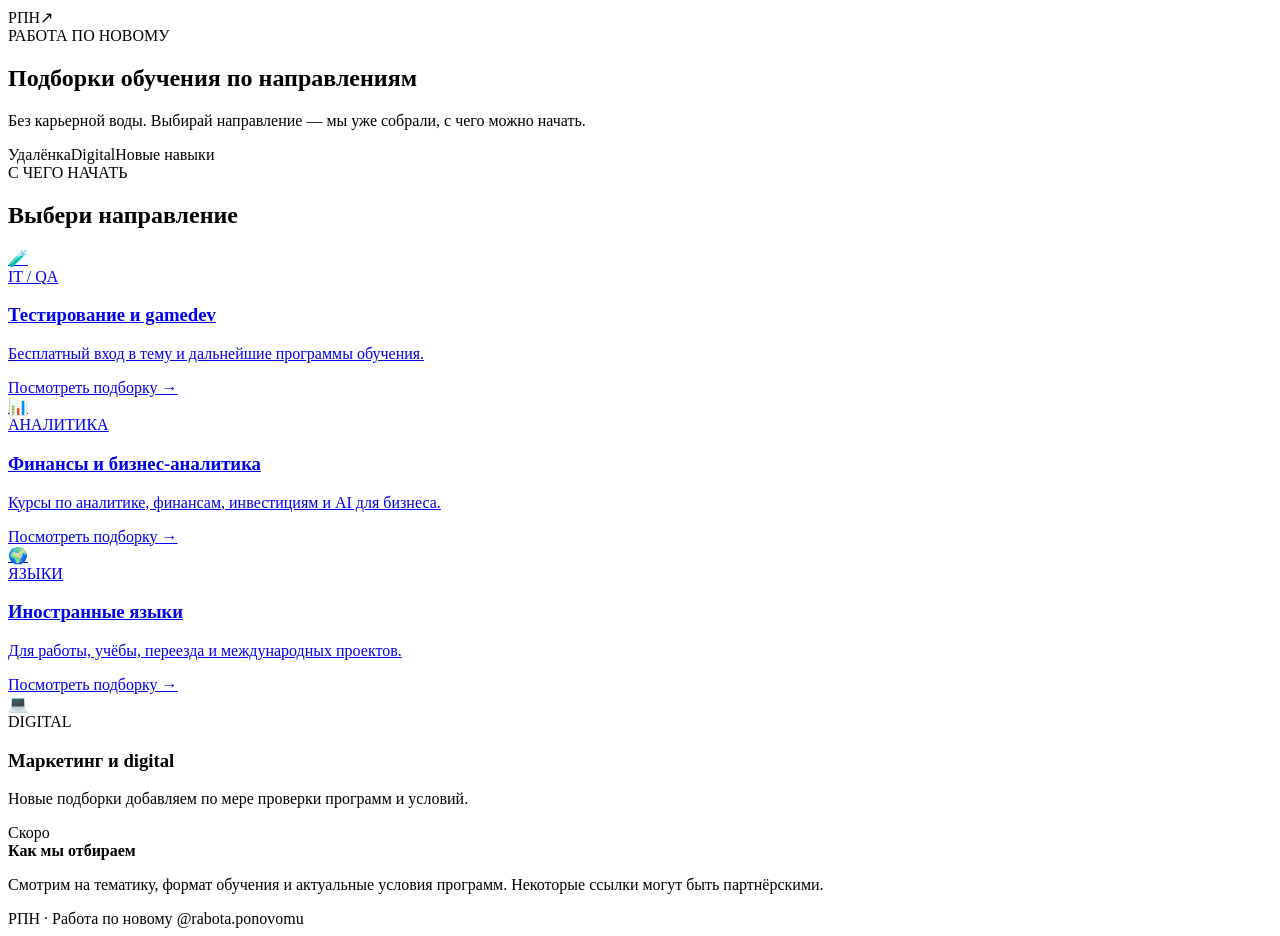
==== index.html @ 851a6c05 "Build initial RPN landing page" ====
<!doctype html>
<html lang="ru">
<head>
  <meta charset="utf-8" />
  <meta name="viewport" content="width=device-width, initial-scale=1" />
  <meta name="theme-color" content="#6d4bd8" />
  <title>Работа по-новому — подборки обучения</title>
  <meta name="description" content="Подборки обучения по направлениям: IT, аналитика, финансы, языки и digital." />
  <link rel="preconnect" href="https://fonts.googleapis.com">
  <link rel="preconnect" href="https://fonts.gstatic.com" crossorigin>
  <link href="https://fonts.googleapis.com/css2?family=Inter:wght@400;500;600;700;800&display=swap" rel="stylesheet">
  <link rel="stylesheet" href="styles.css" />
</head>
<body>
  <main class="page-shell">
    <section class="hero card">
      <div class="brand-row">
        <div class="brand-mark" aria-label="РПН">РПН<span>↗</span></div>
        <div>
          <div class="eyebrow">РАБОТА ПО НОВОМУ</div>
          <h1>Подборки обучения по направлениям</h1>
        </div>
      </div>
      <p class="lead">Без карьерной воды. Выбирай направление — мы уже собрали, с чего можно начать.</p>
      <div class="chips">
        <span>Удалёнка</span><span>Digital</span><span>Новые навыки</span>
      </div>
    </section>

    <section class="section-title-wrap">
      <div class="section-kicker">С ЧЕГО НАЧАТЬ</div>
      <h2>Выбери направление</h2>
    </section>

    <section class="grid">
      <a class="topic-card" href="https://f.gdeslon.ru/cf/e552c13c97?mid=100054&erid=Kra23UKh1&goto=https%3A%2F%2Ffree.school-xyz.com%2F" target="_blank" rel="noopener sponsored">
        <div class="icon">🧪</div>
        <div class="topic-copy">
          <span class="tag">IT / QA</span>
          <h3>Тестирование и gamedev</h3>
          <p>Бесплатный вход в тему и дальнейшие программы обучения.</p>
          <span class="cta">Посмотреть подборку →</span>
        </div>
      </a>

      <a class="topic-card" href="https://sf.education/freecourse" target="_blank" rel="noopener sponsored">
        <div class="icon">📊</div>
        <div class="topic-copy">
          <span class="tag">АНАЛИТИКА</span>
          <h3>Финансы и бизнес-аналитика</h3>
          <p>Курсы по аналитике, финансам, инвестициям и AI для бизнеса.</p>
          <span class="cta">Посмотреть подборку →</span>
        </div>
      </a>

      <a class="topic-card" href="https://anecole.com/" target="_blank" rel="noopener sponsored">
        <div class="icon">🌍</div>
        <div class="topic-copy">
          <span class="tag">ЯЗЫКИ</span>
          <h3>Иностранные языки</h3>
          <p>Для работы, учёбы, переезда и международных проектов.</p>
          <span class="cta">Посмотреть подборку →</span>
        </div>
      </a>

      <div class="topic-card muted-card" aria-disabled="true">
        <div class="icon">💻</div>
        <div class="topic-copy">
          <span class="tag">DIGITAL</span>
          <h3>Маркетинг и digital</h3>
          <p>Новые подборки добавляем по мере проверки программ и условий.</p>
          <span class="cta muted">Скоро</span>
        </div>
      </div>
    </section>

    <section class="note card">
      <div class="note-dot"></div>
      <div>
        <strong>Как мы отбираем</strong>
        <p>Смотрим на тематику, формат обучения и актуальные условия программ. Некоторые ссылки могут быть партнёрскими.</p>
      </div>
    </section>

    <footer>
      <span>РПН · Работа по новому</span>
      <span>@rabota.ponovomu</span>
    </footer>
  </main>
</body>
</html>
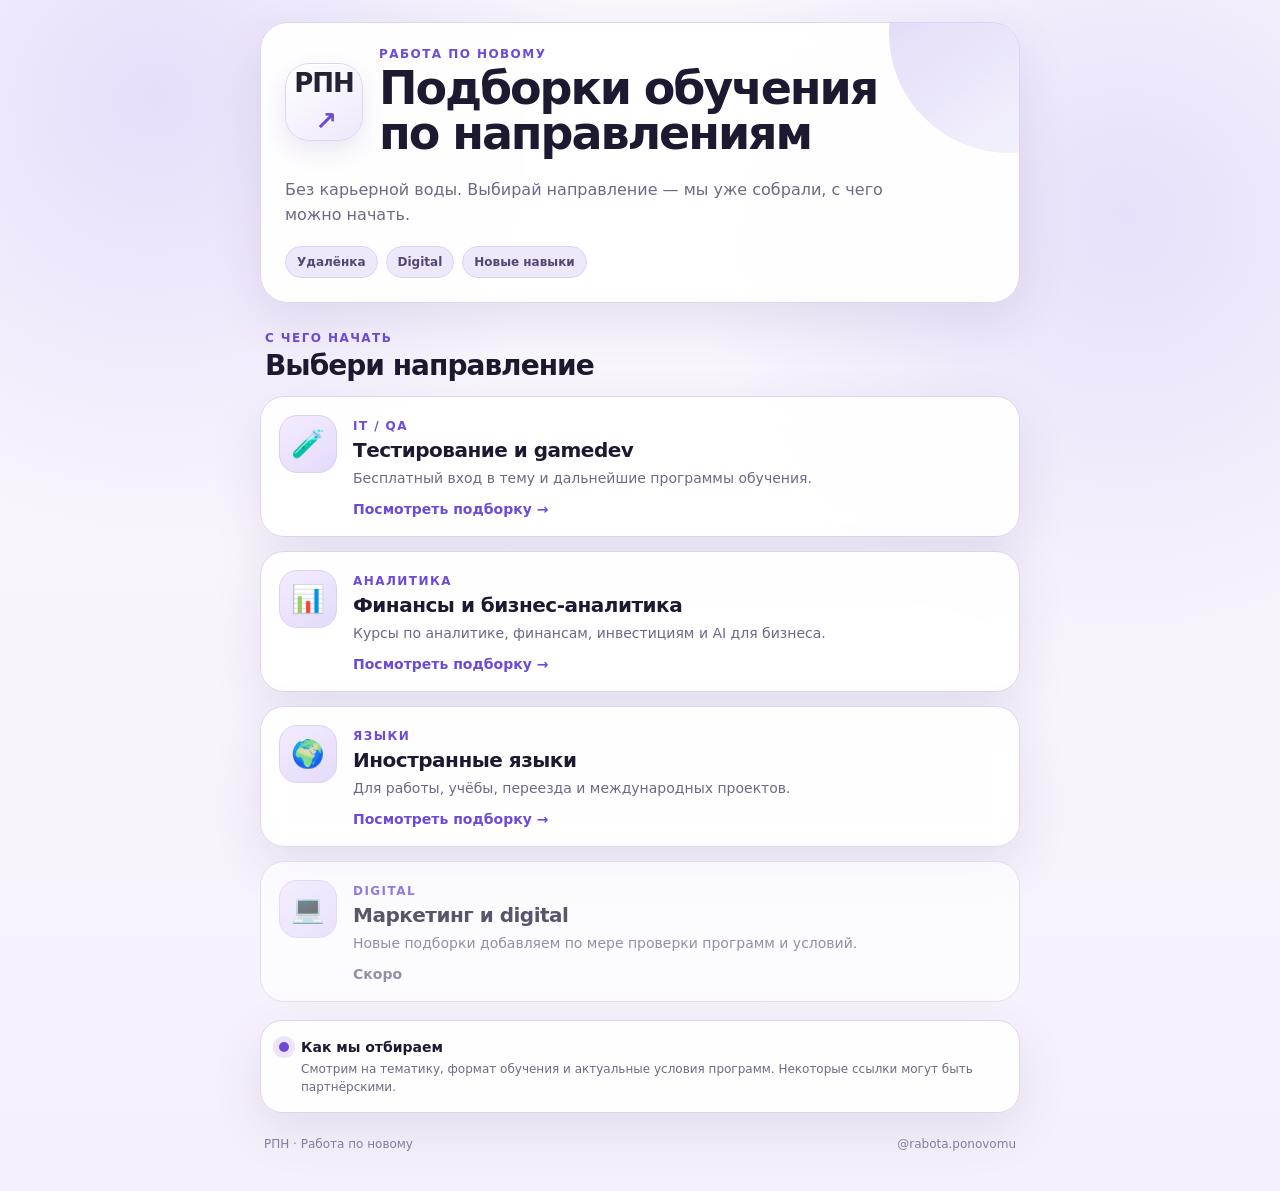
==== commit c92b1528: "Use affiliate deeplinks from partner sheet" ====
--- a/index.html
+++ b/index.html
@@ -43,7 +43,7 @@
         </div>
       </a>
 
-      <a class="topic-card" href="https://sf.education/freecourse" target="_blank" rel="noopener sponsored">
+      <a class="topic-card" href="https://f.gdeslon.ru/cf/e552c13c97?mid=112804&amp;erid=2SDnjd8t34g&amp;goto=https%3A%2F%2Fsf.education%2Ffreecourse" target="_blank" rel="noopener sponsored">
         <div class="icon">📊</div>
         <div class="topic-copy">
           <span class="tag">АНАЛИТИКА</span>
@@ -53,7 +53,7 @@
         </div>
       </a>
 
-      <a class="topic-card" href="https://anecole.com/" target="_blank" rel="noopener sponsored">
+      <a class="topic-card" href="https://f.gdeslon.ru/cf/e552c13c97?mid=116844&amp;erid=2SDnjdx2WJ7&amp;goto=https%3A%2F%2Fanecole.com" target="_blank" rel="noopener sponsored">
         <div class="icon">🌍</div>
         <div class="topic-copy">
           <span class="tag">ЯЗЫКИ</span>
--- a/styles.css
+++ b/styles.css
@@ -0,0 +1,115 @@
+:root {
+  --bg: #f5f1fb;
+  --surface: rgba(255,255,255,.92);
+  --surface-2: #eee8fb;
+  --ink: #1d1930;
+  --muted: #6f6884;
+  --purple: #6d4bd8;
+  --purple-2: #8c6cf1;
+  --purple-3: #d9cdf8;
+  --line: #ddd4f2;
+  --shadow: 0 18px 50px rgba(65,42,118,.10);
+}
+* { box-sizing: border-box; }
+html { scroll-behavior: smooth; }
+body {
+  margin: 0;
+  font-family: Inter, system-ui, -apple-system, BlinkMacSystemFont, "Segoe UI", sans-serif;
+  color: var(--ink);
+  background:
+    radial-gradient(circle at 12% 8%, rgba(140,108,241,.18), transparent 28%),
+    radial-gradient(circle at 88% 18%, rgba(216,205,248,.55), transparent 30%),
+    linear-gradient(180deg, #faf8fd 0%, var(--bg) 100%);
+  min-height: 100vh;
+}
+a { color: inherit; }
+.page-shell { width: min(760px, calc(100% - 28px)); margin: 0 auto; padding: 22px 0 40px; }
+.card, .topic-card {
+  border: 1px solid var(--line);
+  background: var(--surface);
+  box-shadow: var(--shadow);
+  backdrop-filter: blur(12px);
+}
+.hero {
+  position: relative;
+  overflow: hidden;
+  border-radius: 28px;
+  padding: 24px;
+}
+.hero::after {
+  content: "";
+  position: absolute;
+  width: 240px;
+  height: 240px;
+  right: -110px;
+  top: -110px;
+  border-radius: 50%;
+  background: linear-gradient(145deg, rgba(109,75,216,.24), rgba(140,108,241,.04));
+}
+.brand-row { display: flex; gap: 16px; align-items: center; position: relative; z-index: 1; }
+.brand-mark {
+  width: 78px; height: 78px; flex: 0 0 78px;
+  border-radius: 24px;
+  display: grid; place-items: center;
+  background: linear-gradient(145deg, #ffffff, #eee8fb);
+  border: 1px solid #ded4f5;
+  color: #262236;
+  font-weight: 800;
+  font-size: 26px;
+  letter-spacing: -.04em;
+  box-shadow: inset 0 1px 0 #fff, 0 10px 24px rgba(64,44,109,.10);
+}
+.brand-mark span { color: var(--purple); margin-left: 3px; }
+.eyebrow, .section-kicker, .tag {
+  font-size: 12px;
+  font-weight: 800;
+  letter-spacing: .12em;
+  color: var(--purple);
+}
+h1 { margin: 5px 0 0; font-size: clamp(28px, 7vw, 46px); line-height: .98; letter-spacing: -.045em; max-width: 560px; }
+.lead { position: relative; z-index: 1; margin: 22px 0 0; color: var(--muted); font-size: 16px; line-height: 1.55; max-width: 620px; }
+.chips { display: flex; flex-wrap: wrap; gap: 8px; margin-top: 18px; position: relative; z-index: 1; }
+.chips span { padding: 8px 11px; background: var(--surface-2); border: 1px solid #ddd2f6; border-radius: 999px; font-size: 12px; font-weight: 700; color: #554774; }
+.section-title-wrap { padding: 28px 5px 14px; }
+h2 { margin: 4px 0 0; font-size: 28px; letter-spacing: -.035em; }
+.grid { display: grid; gap: 14px; }
+.topic-card {
+  display: flex;
+  gap: 16px;
+  padding: 18px;
+  border-radius: 24px;
+  text-decoration: none;
+  transition: transform .18s ease, box-shadow .18s ease, border-color .18s ease;
+}
+.topic-card[href]:hover { transform: translateY(-2px); border-color: #cbbcf2; box-shadow: 0 22px 55px rgba(65,42,118,.15); }
+.icon {
+  width: 58px; height: 58px; flex: 0 0 58px;
+  border-radius: 18px;
+  display: grid; place-items: center;
+  background: linear-gradient(145deg, #f3edff, #e4dafb);
+  font-size: 27px;
+  border: 1px solid #dbd0f5;
+}
+.topic-copy { min-width: 0; }
+.topic-copy h3 { margin: 4px 0 6px; font-size: 20px; letter-spacing: -.025em; }
+.topic-copy p { margin: 0; color: var(--muted); font-size: 14px; line-height: 1.5; }
+.cta { display: inline-block; margin-top: 12px; font-weight: 800; color: var(--purple); font-size: 14px; }
+.muted-card { opacity: .72; box-shadow: none; }
+.cta.muted { color: var(--muted); }
+.note { margin-top: 18px; border-radius: 22px; padding: 16px 18px; display: flex; gap: 12px; align-items: flex-start; }
+.note-dot { width: 10px; height: 10px; margin-top: 5px; border-radius: 50%; background: var(--purple); box-shadow: 0 0 0 6px #ece5fb; flex: 0 0 auto; }
+.note strong { font-size: 14px; }
+.note p { margin: 4px 0 0; color: var(--muted); font-size: 12px; line-height: 1.5; }
+footer { display: flex; justify-content: space-between; gap: 12px; padding: 24px 4px 0; color: #877fa0; font-size: 12px; }
+@media (max-width: 560px) {
+  .page-shell { width: min(100% - 18px, 760px); padding-top: 10px; }
+  .hero { border-radius: 24px; padding: 18px; }
+  .brand-row { align-items: flex-start; }
+  .brand-mark { width: 64px; height: 64px; flex-basis: 64px; border-radius: 20px; font-size: 22px; }
+  h1 { font-size: 31px; }
+  .lead { font-size: 14px; }
+  .topic-card { padding: 15px; border-radius: 20px; }
+  .icon { width: 50px; height: 50px; flex-basis: 50px; border-radius: 16px; font-size: 23px; }
+  .topic-copy h3 { font-size: 18px; }
+  footer { flex-direction: column; }
+}
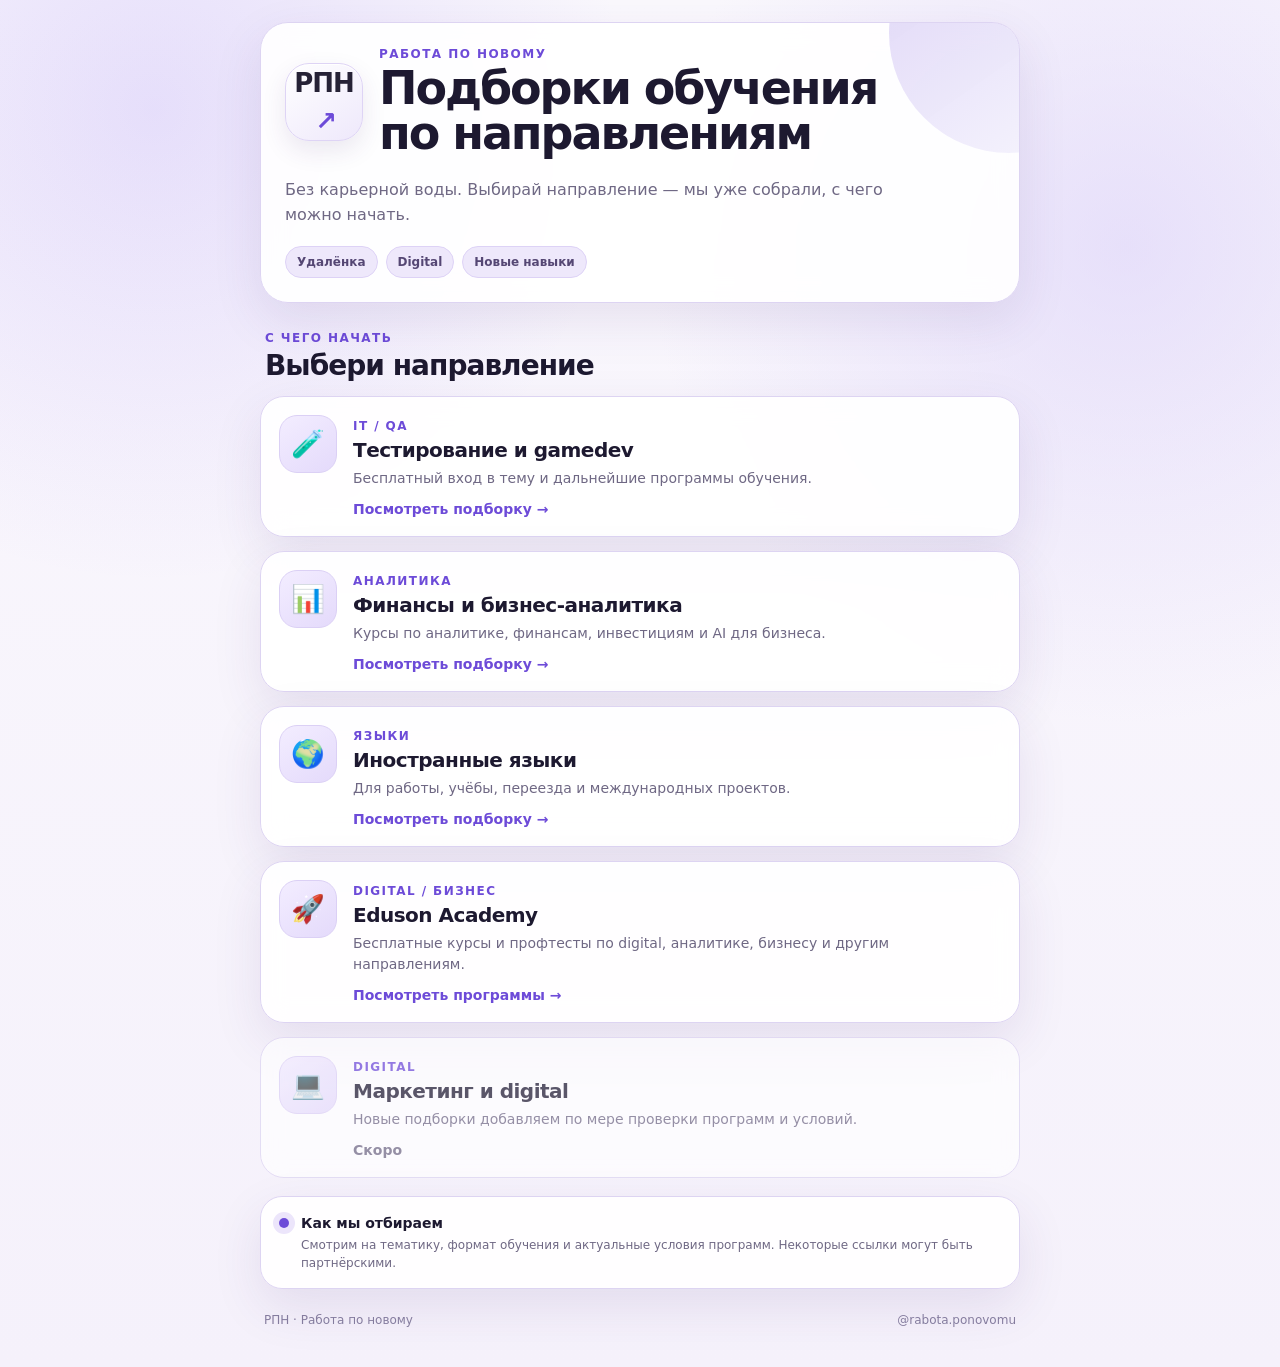
==== commit 54394438: "Add source routing and client-side channel analytics" ====
--- a/index.html
+++ b/index.html
@@ -63,6 +63,17 @@
         </div>
       </a>
 
+
+      <a class="topic-card tiktok-only" id="eduson-card" href="https://f.gdeslon.ru/cf/e552c13c97?mid=102317&amp;erid=Kra23eQ8w&amp;goto=https%3A%2F%2Ffree.eduson.academy%2F" target="_blank" rel="noopener sponsored" hidden>
+        <div class="icon">🚀</div>
+        <div class="topic-copy">
+          <span class="tag">DIGITAL / БИЗНЕС</span>
+          <h3>Eduson Academy</h3>
+          <p>Бесплатные курсы и профтесты по digital, аналитике, бизнесу и другим направлениям.</p>
+          <span class="cta">Посмотреть программы →</span>
+        </div>
+      </a>
+
       <div class="topic-card muted-card" aria-disabled="true">
         <div class="icon">💻</div>
         <div class="topic-copy">
@@ -87,5 +98,38 @@
       <span>@rabota.ponovomu</span>
     </footer>
   </main>
+
+  <script>
+    (() => {
+      const params = new URLSearchParams(location.search);
+      const source = (params.get('from') || 'direct').toLowerCase();
+      const allowed = new Set(['instagram', 'tiktok']);
+      const channel = allowed.has(source) ? source : 'direct';
+
+      try {
+        localStorage.setItem('rpn_source', channel);
+        localStorage.setItem('rpn_landing_at', new Date().toISOString());
+        const visits = JSON.parse(localStorage.getItem('rpn_visits') || '{}');
+        visits[channel] = (visits[channel] || 0) + 1;
+        localStorage.setItem('rpn_visits', JSON.stringify(visits));
+      } catch (_) {}
+
+      if (channel === 'tiktok') {
+        const eduson = document.getElementById('eduson-card');
+        if (eduson) eduson.hidden = false;
+      }
+
+      document.querySelectorAll('a.topic-card[href]').forEach((link) => {
+        link.addEventListener('click', () => {
+          const name = link.querySelector('h3')?.textContent?.trim() || 'unknown';
+          try {
+            const clicks = JSON.parse(localStorage.getItem('rpn_clicks') || '[]');
+            clicks.push({source: channel, offer: name, at: new Date().toISOString()});
+            localStorage.setItem('rpn_clicks', JSON.stringify(clicks.slice(-100)));
+          } catch (_) {}
+        });
+      });
+    })();
+  </script>
 </body>
 </html>
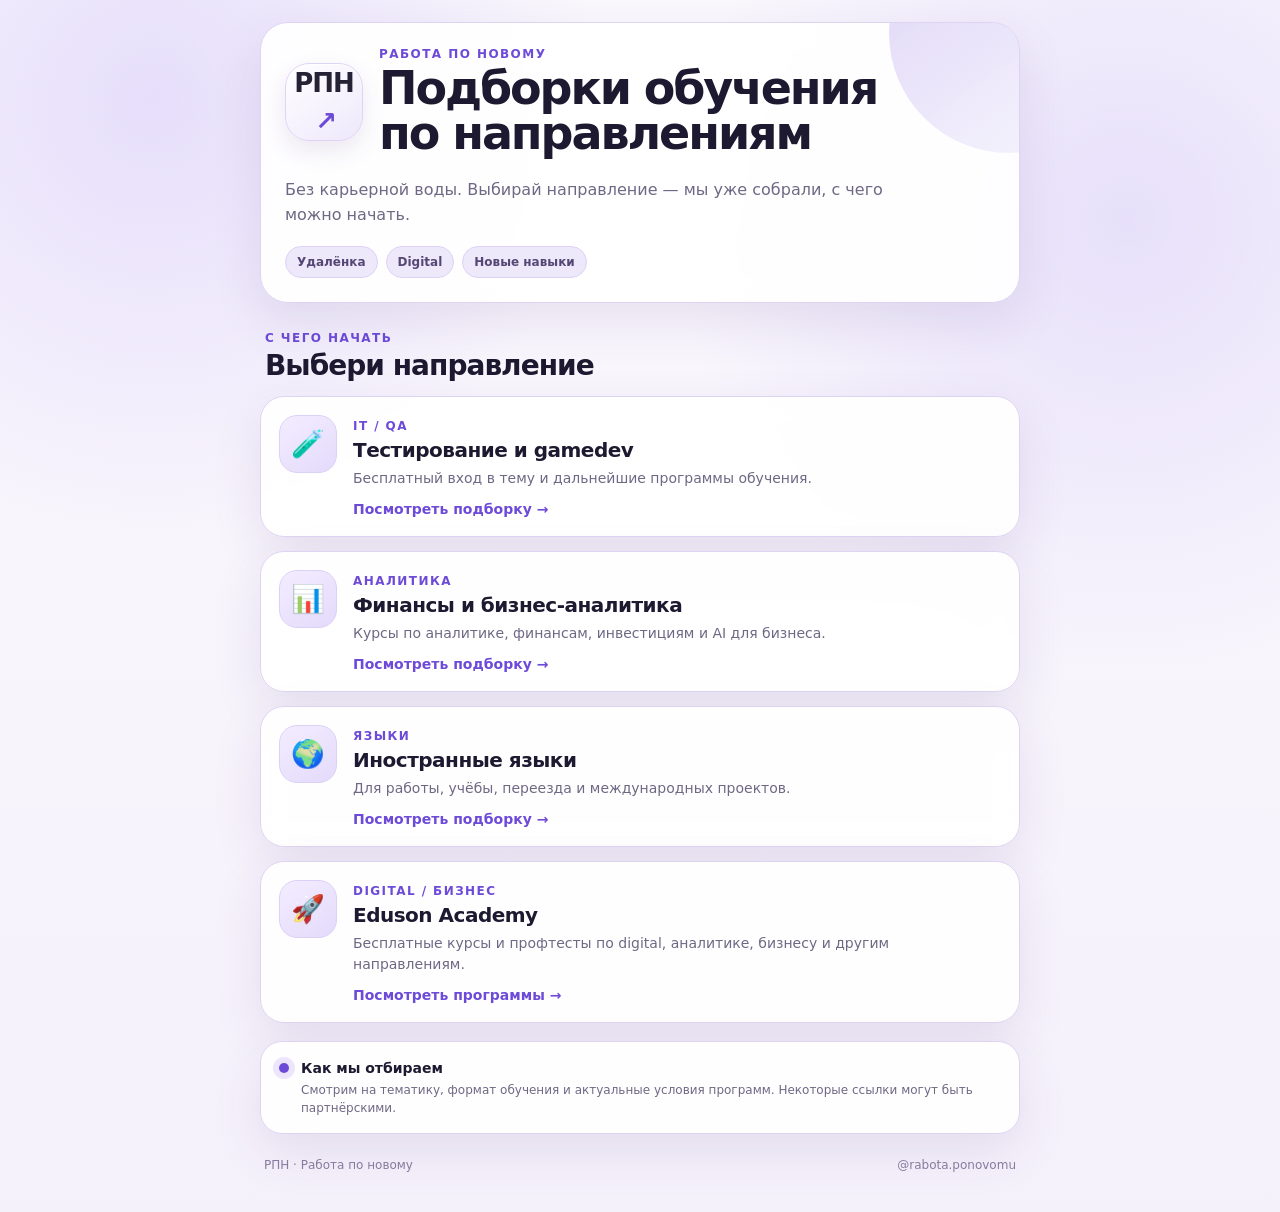
==== commit d20b8f44: "Remove inactive digital placeholder card" ====
--- a/index.html
+++ b/index.html
@@ -73,16 +73,6 @@
           <span class="cta">Посмотреть программы →</span>
         </div>
       </a>
-
-      <div class="topic-card muted-card" aria-disabled="true">
-        <div class="icon">💻</div>
-        <div class="topic-copy">
-          <span class="tag">DIGITAL</span>
-          <h3>Маркетинг и digital</h3>
-          <p>Новые подборки добавляем по мере проверки программ и условий.</p>
-          <span class="cta muted">Скоро</span>
-        </div>
-      </div>
     </section>
 
     <section class="note card">
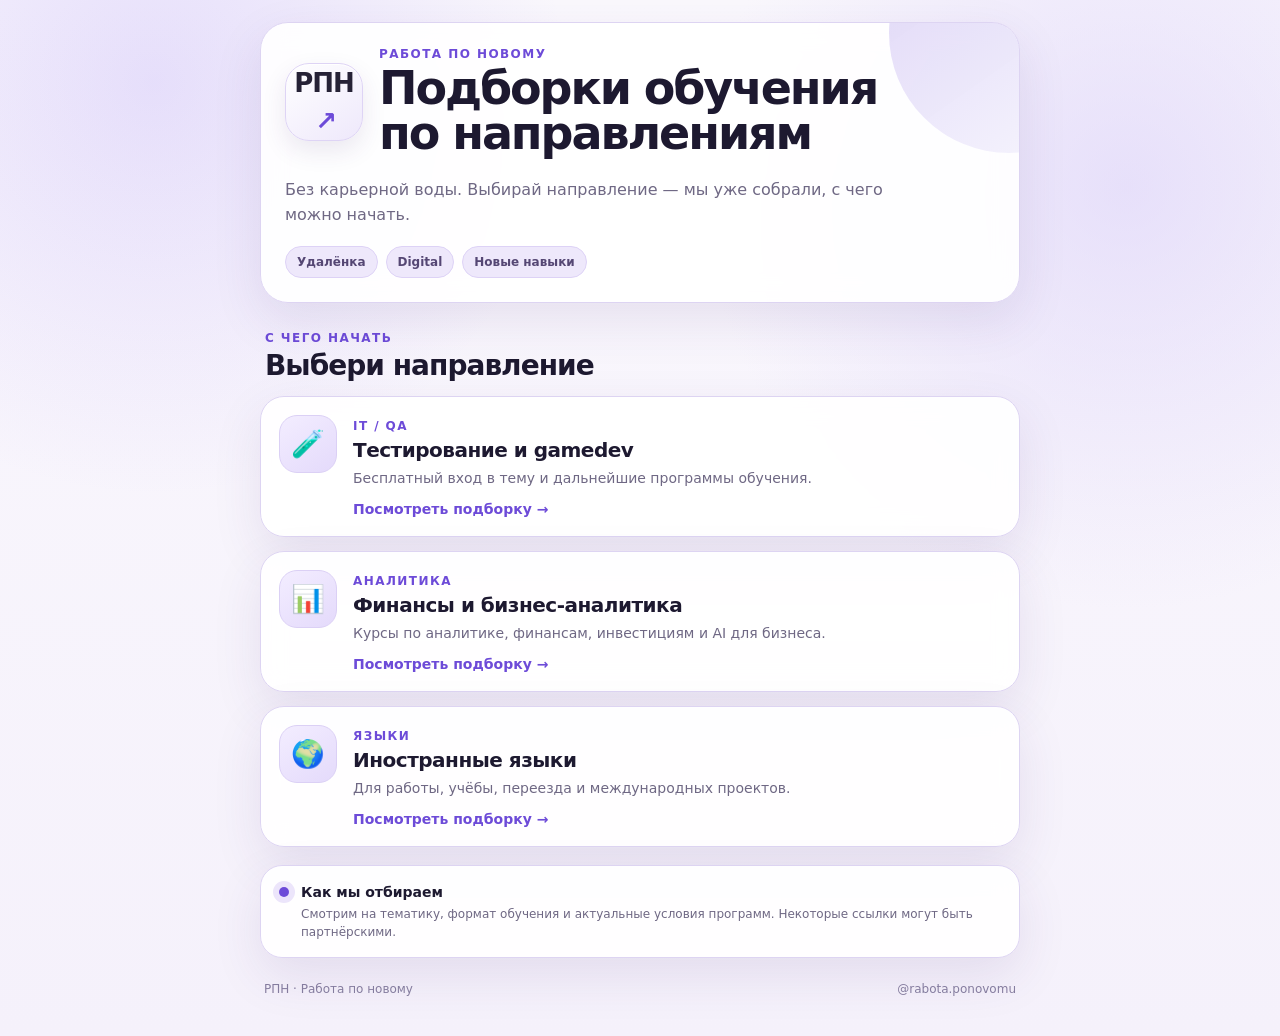
==== commit 3d6c0ecd: "Harden Instagram/TikTok offer visibility routing" ====
--- a/index.html
+++ b/index.html
@@ -10,6 +10,13 @@
   <link rel="preconnect" href="https://fonts.gstatic.com" crossorigin>
   <link href="https://fonts.googleapis.com/css2?family=Inter:wght@400;500;600;700;800&display=swap" rel="stylesheet">
   <link rel="stylesheet" href="styles.css" />
+  <script>
+    (() => {
+      const p = new URLSearchParams(location.search);
+      const s = (p.get('from') || 'direct').toLowerCase();
+      document.documentElement.dataset.source = s === 'tiktok' ? 'tiktok' : (s === 'instagram' ? 'instagram' : 'direct');
+    })();
+  </script>
 </head>
 <body>
   <main class="page-shell">
@@ -64,7 +71,7 @@
       </a>
 
 
-      <a class="topic-card tiktok-only" id="eduson-card" href="https://f.gdeslon.ru/cf/e552c13c97?mid=102317&amp;erid=Kra23eQ8w&amp;goto=https%3A%2F%2Ffree.eduson.academy%2F" target="_blank" rel="noopener sponsored" hidden>
+      <a class="topic-card tiktok-only" id="eduson-card" href="https://f.gdeslon.ru/cf/e552c13c97?mid=102317&amp;erid=Kra23eQ8w&amp;goto=https%3A%2F%2Ffree.eduson.academy%2F" target="_blank" rel="noopener sponsored">
         <div class="icon">🚀</div>
         <div class="topic-copy">
           <span class="tag">DIGITAL / БИЗНЕС</span>
@@ -104,10 +111,8 @@
         localStorage.setItem('rpn_visits', JSON.stringify(visits));
       } catch (_) {}
 
-      if (channel === 'tiktok') {
-        const eduson = document.getElementById('eduson-card');
-        if (eduson) eduson.hidden = false;
-      }
+      const eduson = document.getElementById('eduson-card');
+      if (eduson) eduson.style.display = channel === 'tiktok' ? '' : 'none';
 
       document.querySelectorAll('a.topic-card[href]').forEach((link) => {
         link.addEventListener('click', () => {
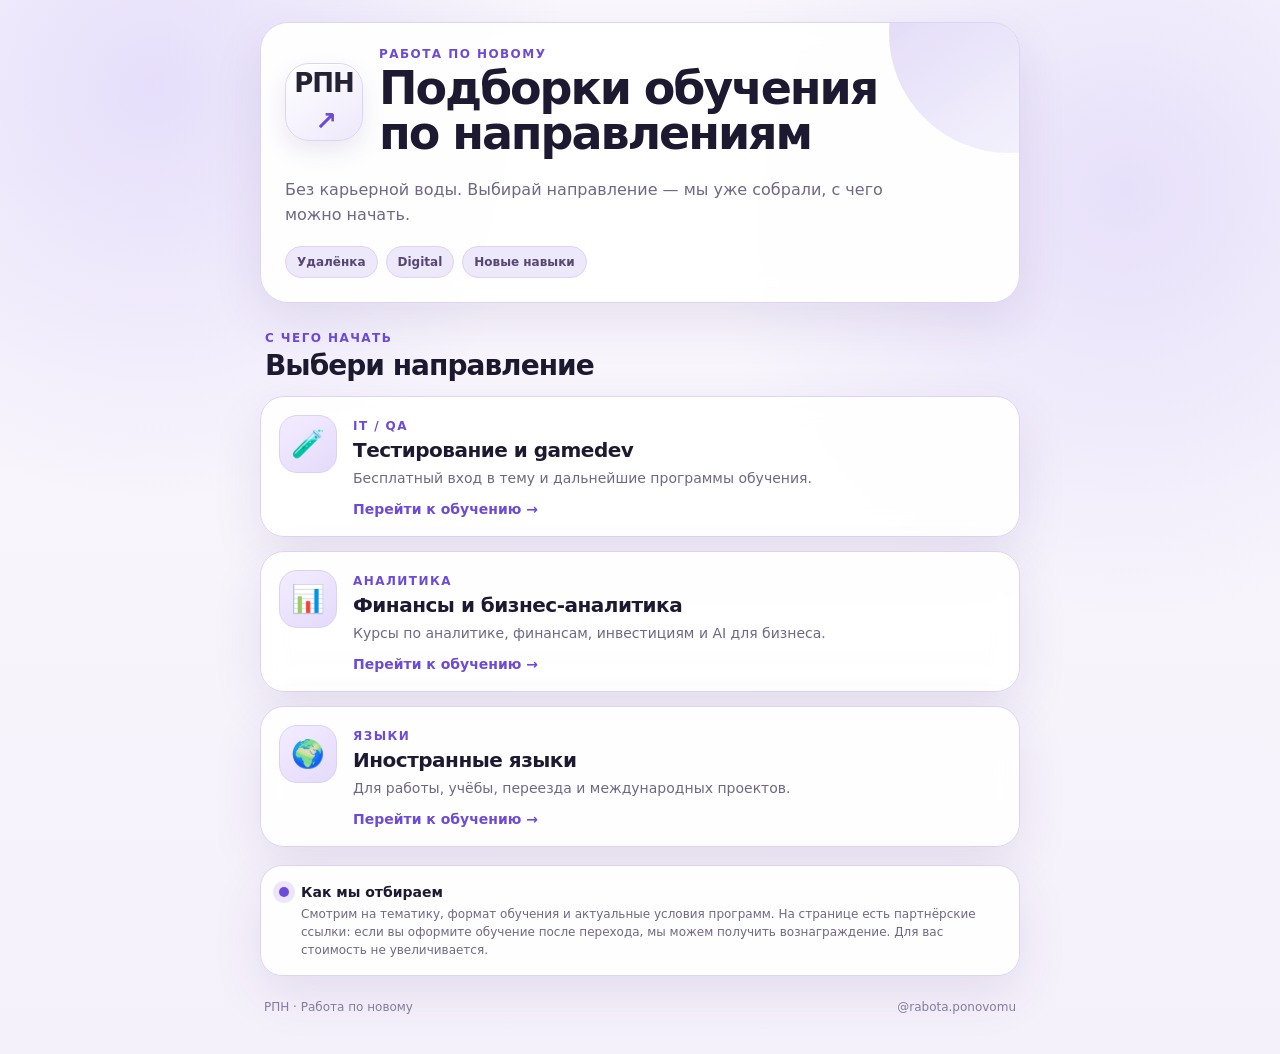
==== commit 064cd3b5: "Polish conversion copy and affiliate disclosure" ====
--- a/index.html
+++ b/index.html
@@ -4,8 +4,12 @@
   <meta charset="utf-8" />
   <meta name="viewport" content="width=device-width, initial-scale=1" />
   <meta name="theme-color" content="#6d4bd8" />
-  <title>Работа по-новому — подборки обучения</title>
+  <title>Работа по-новому — обучение для новой профессии</title>
   <meta name="description" content="Подборки обучения по направлениям: IT, аналитика, финансы, языки и digital." />
+  <meta property="og:title" content="Работа по-новому — обучение для новой профессии" />
+  <meta property="og:description" content="Проверенные направления обучения без карьерной воды." />
+  <meta property="og:type" content="website" />
+  <meta name="robots" content="index,follow" />
   <link rel="preconnect" href="https://fonts.googleapis.com">
   <link rel="preconnect" href="https://fonts.gstatic.com" crossorigin>
   <link href="https://fonts.googleapis.com/css2?family=Inter:wght@400;500;600;700;800&display=swap" rel="stylesheet">
@@ -46,7 +50,7 @@
           <span class="tag">IT / QA</span>
           <h3>Тестирование и gamedev</h3>
           <p>Бесплатный вход в тему и дальнейшие программы обучения.</p>
-          <span class="cta">Посмотреть подборку →</span>
+          <span class="cta">Перейти к обучению →</span>
         </div>
       </a>
 
@@ -56,7 +60,7 @@
           <span class="tag">АНАЛИТИКА</span>
           <h3>Финансы и бизнес-аналитика</h3>
           <p>Курсы по аналитике, финансам, инвестициям и AI для бизнеса.</p>
-          <span class="cta">Посмотреть подборку →</span>
+          <span class="cta">Перейти к обучению →</span>
         </div>
       </a>
 
@@ -66,7 +70,7 @@
           <span class="tag">ЯЗЫКИ</span>
           <h3>Иностранные языки</h3>
           <p>Для работы, учёбы, переезда и международных проектов.</p>
-          <span class="cta">Посмотреть подборку →</span>
+          <span class="cta">Перейти к обучению →</span>
         </div>
       </a>
 
@@ -77,7 +81,7 @@
           <span class="tag">DIGITAL / БИЗНЕС</span>
           <h3>Eduson Academy</h3>
           <p>Бесплатные курсы и профтесты по digital, аналитике, бизнесу и другим направлениям.</p>
-          <span class="cta">Посмотреть программы →</span>
+          <span class="cta">Перейти к обучению →</span>
         </div>
       </a>
     </section>
@@ -86,7 +90,7 @@
       <div class="note-dot"></div>
       <div>
         <strong>Как мы отбираем</strong>
-        <p>Смотрим на тематику, формат обучения и актуальные условия программ. Некоторые ссылки могут быть партнёрскими.</p>
+        <p>Смотрим на тематику, формат обучения и актуальные условия программ. На странице есть партнёрские ссылки: если вы оформите обучение после перехода, мы можем получить вознаграждение. Для вас стоимость не увеличивается.</p>
       </div>
     </section>
 
--- a/styles.css
+++ b/styles.css
@@ -113,3 +113,7 @@
   .topic-copy h3 { font-size: 18px; }
   footer { flex-direction: column; }
 }
+
+/* Channel-safe offer routing: TikTok-only offers never render for Instagram/direct traffic. */
+.tiktok-only { display: none; }
+html[data-source="tiktok"] .tiktok-only { display: flex; }
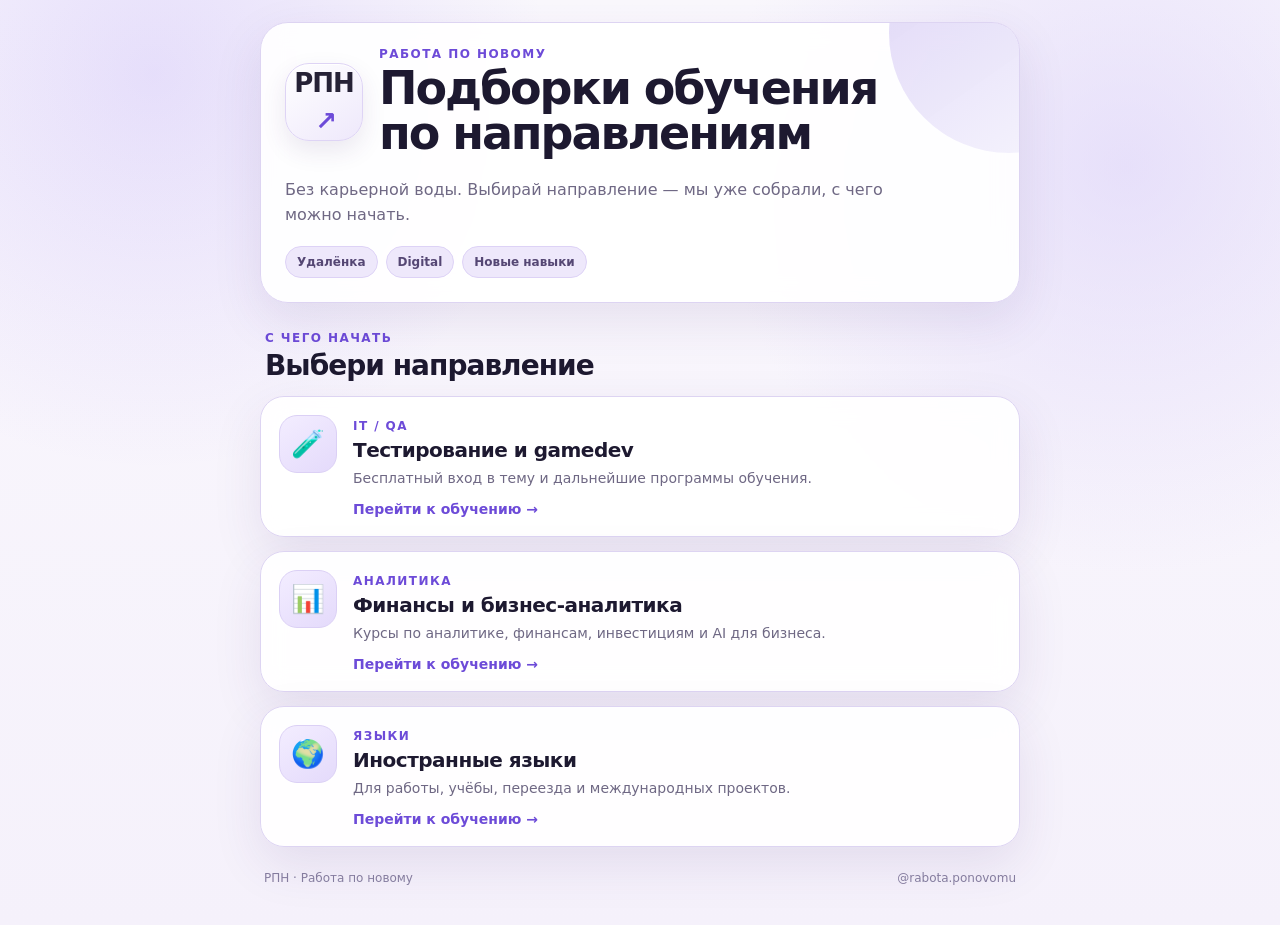
==== commit 752877f5: "Remove affiliate disclosure panel from landing page" ====
--- a/index.html
+++ b/index.html
@@ -86,14 +86,6 @@
       </a>
     </section>
 
-    <section class="note card">
-      <div class="note-dot"></div>
-      <div>
-        <strong>Как мы отбираем</strong>
-        <p>Смотрим на тематику, формат обучения и актуальные условия программ. На странице есть партнёрские ссылки: если вы оформите обучение после перехода, мы можем получить вознаграждение. Для вас стоимость не увеличивается.</p>
-      </div>
-    </section>
-
     <footer>
       <span>РПН · Работа по новому</span>
       <span>@rabota.ponovomu</span>
